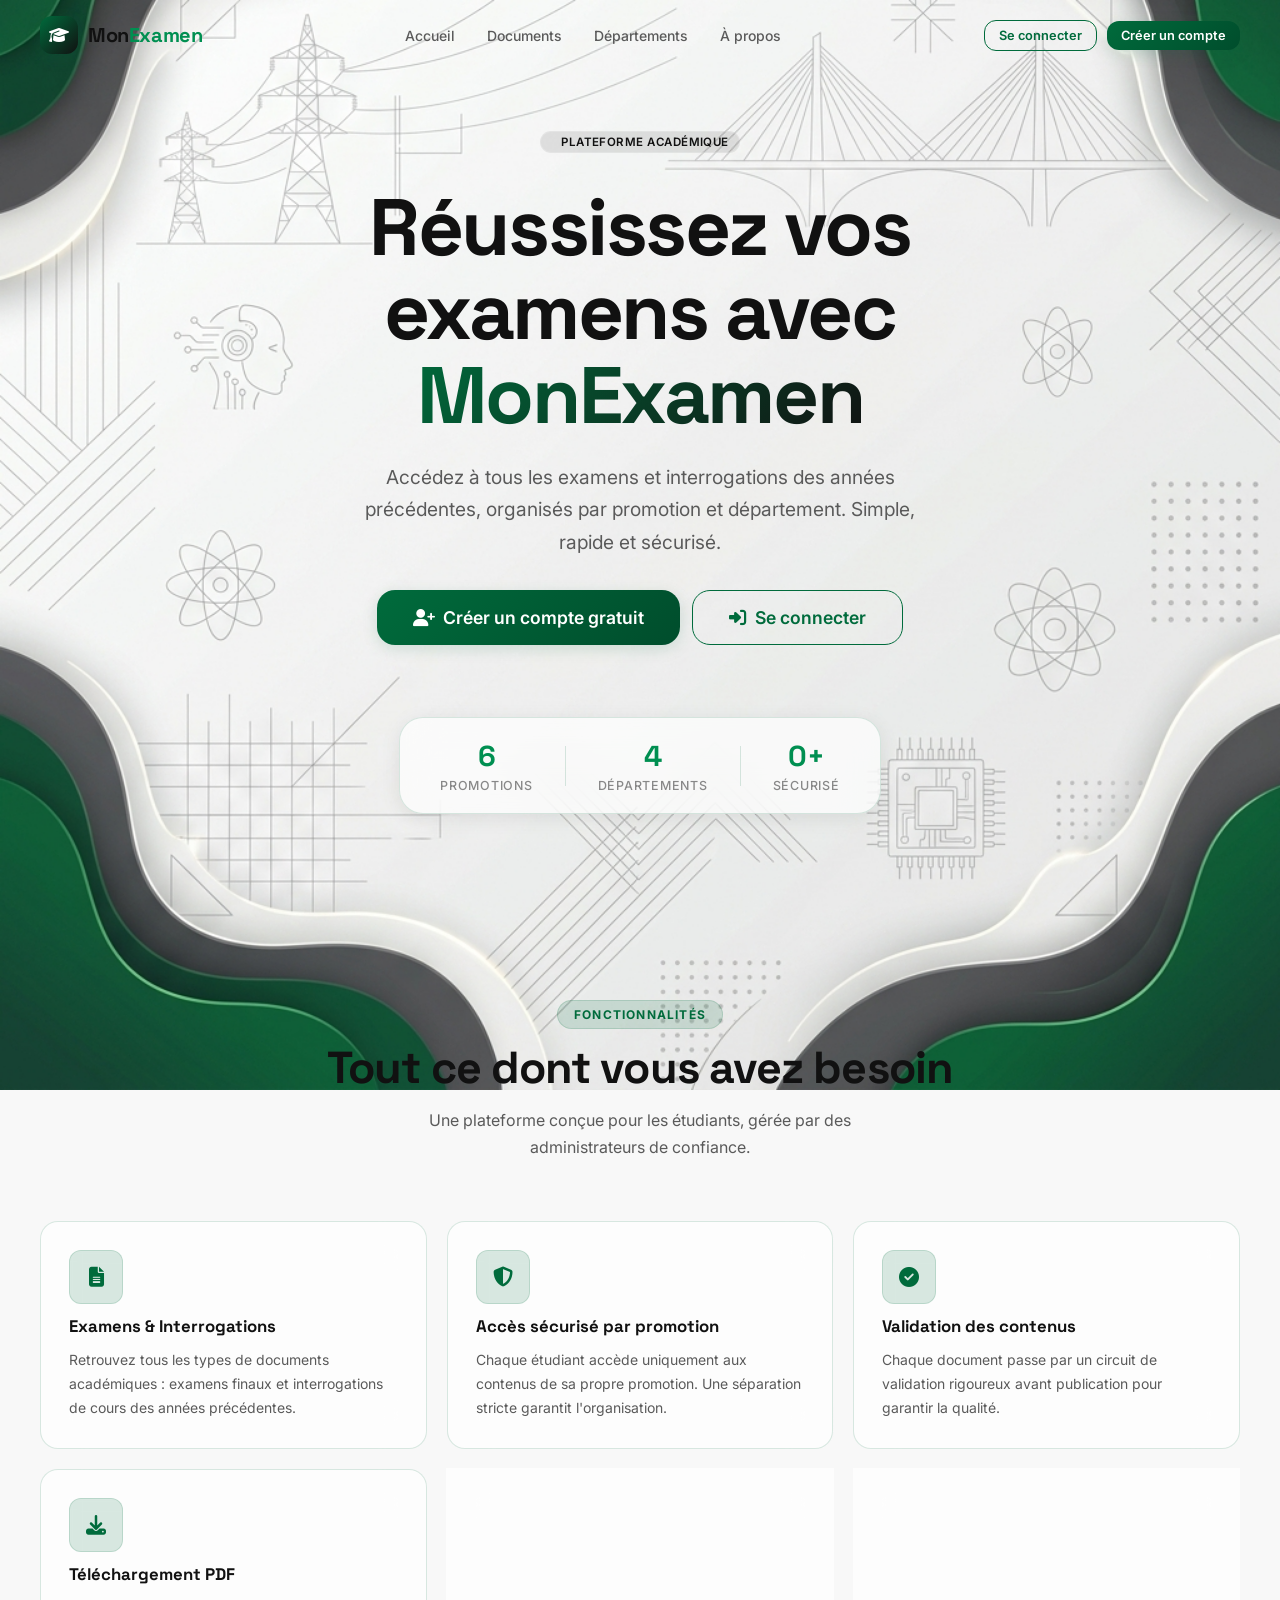
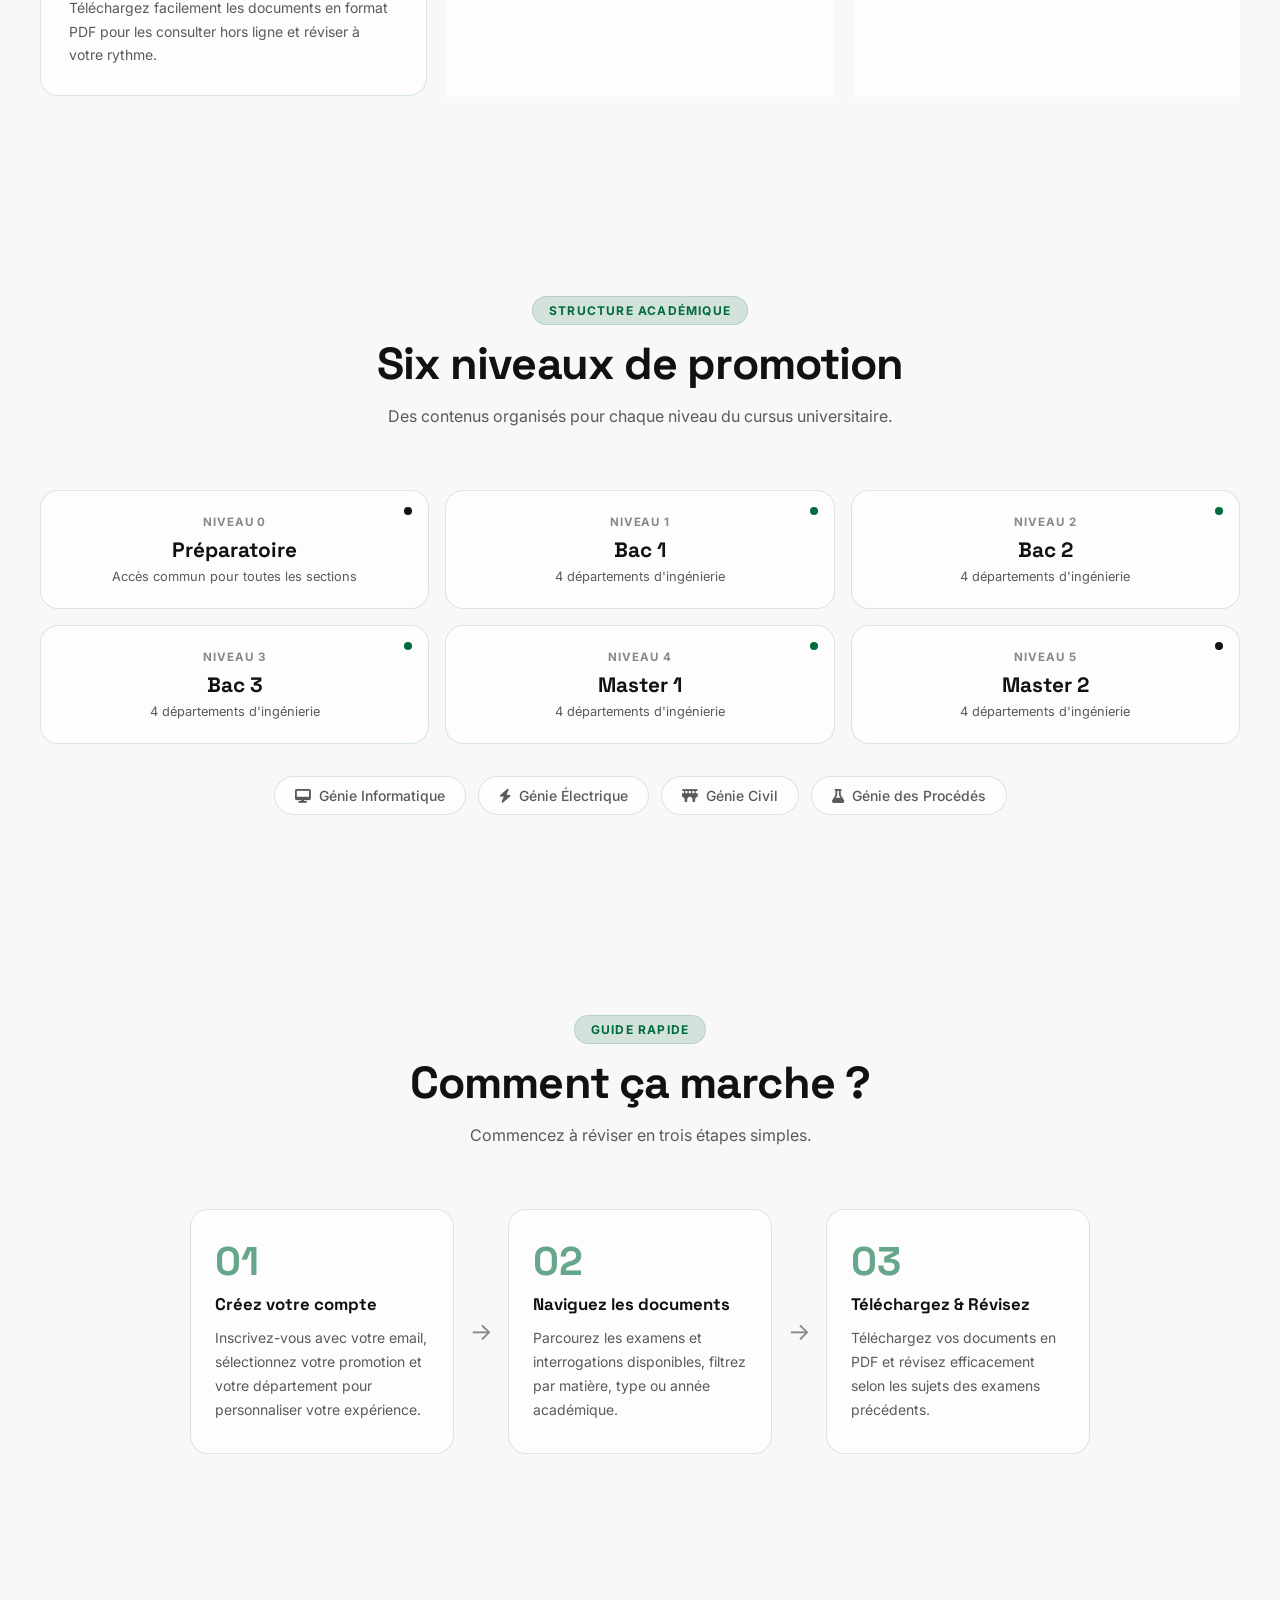
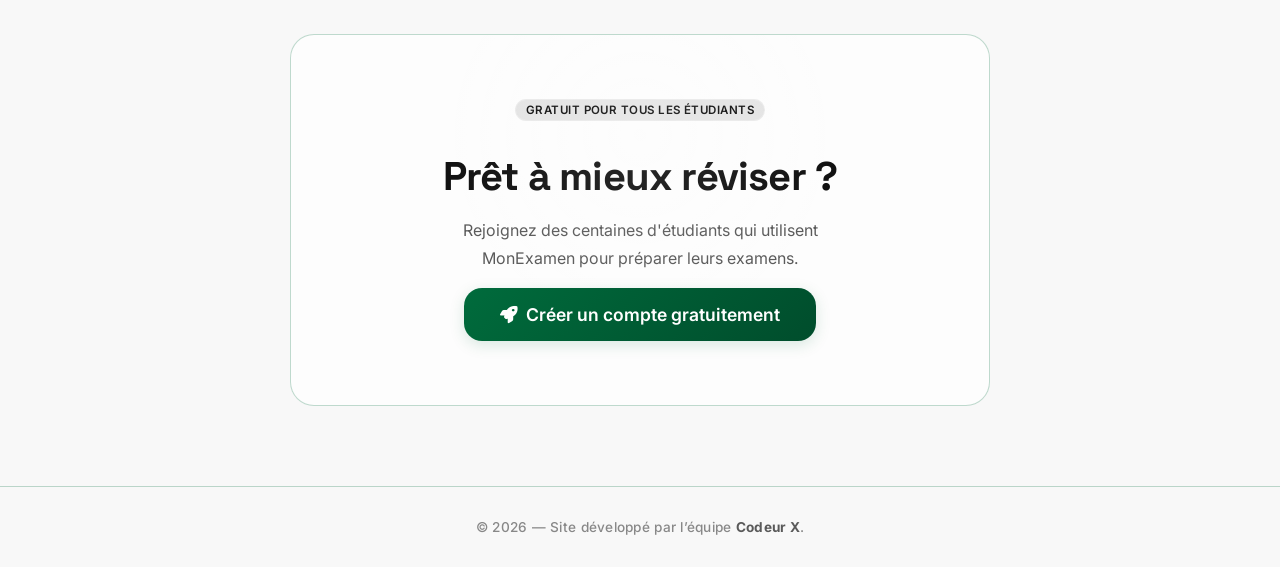
==== Frontend/index.html @ bff36805 "Initial commit - MonExamen project" ====
<!DOCTYPE html>
<html lang="fr">
<head>
  <meta charset="UTF-8" />
  <meta name="viewport" content="width=device-width, initial-scale=1.0" />
  <title>MonExamen — Plateforme Académique d'Examens et d'Interrogations</title>
  <meta name="description" content="Accédez aux anciens examens et interrogations universitaires classés par promotion et département. Révisez efficacement avec MonExamen." />
  <link rel="stylesheet" href="css/main.css" />
  <link rel="stylesheet" href="css/landing.css" />
  <link rel="stylesheet" href="https://cdnjs.cloudflare.com/ajax/libs/font-awesome/6.4.2/css/all.min.css" />
</head>
<body>
  <!-- Global background managed in main.css body -->

  <!-- NAVBAR -->
  <nav class="navbar" id="navbar">
    <div class="navbar-inner">
      <a href="index.html" class="logo">
        <div class="logo-icon">
          <i class="fas fa-graduation-cap"></i>
        </div>
        <span class="logo-text">Mon<span class="logo-accent">Examen</span></span>
      </a>
      <div class="nav-links" id="navLinks">
        <a href="index.html" class="nav-link active">Accueil</a>
        <a href="documents.html" class="nav-link">Documents</a>
        <a href="departments.html" class="nav-link">Départements</a>
        <a href="about.html" class="nav-link">À propos</a>
      </div>
      <div class="nav-actions" id="navActions">
        <a href="login.html" class="btn btn-outline btn-sm">Se connecter</a>
        <a href="login.html#register" class="btn btn-primary btn-sm">Créer un compte</a>
      </div>
      <button class="nav-toggle" id="navToggle" aria-label="Menu">
        <span></span><span></span><span></span>
      </button>
    </div>
  </nav>

  <!-- MOBILE MENU -->
  <div class="mobile-menu" id="mobileMenu">
    <a href="index.html" class="mobile-link">Accueil</a>
    <a href="documents.html" class="mobile-link">Documents</a>
    <a href="departments.html" class="mobile-link">Départements</a>
    <a href="about.html" class="mobile-link">À propos</a>
    <div class="mobile-actions" id="mobileActions">
      <a href="login.html" class="btn btn-outline w-full">Se connecter</a>
      <a href="login.html#register" class="btn btn-primary w-full">Créer un compte</a>
    </div>
  </div>

  <!-- HERO -->
  <section class="hero">
    <div class="hero-badge anim-fade-up">
      <span class="badge badge-accent"><i class="fas fa-sparkles" style="margin-right:6px"></i> Plateforme Académique</span>
    </div>
    <h1 class="hero-title anim-fade-up" style="animation-delay:0.1s">
      Réussissez vos examens avec
      <br />
      <span class="text-gradient">MonExamen</span>
    </h1>
    <p class="hero-desc anim-fade-up" style="animation-delay:0.2s">
      Accédez à tous les examens et interrogations des années précédentes, 
      organisés par promotion et département. Simple, rapide et sécurisé.
    </p>
    <div class="hero-actions anim-fade-up" style="animation-delay:0.3s">
      <a href="login.html#register" class="btn btn-primary btn-xl">
        <i class="fas fa-user-plus"></i>
        Créer un compte gratuit
      </a>
      <a href="login.html" class="btn btn-outline btn-xl">
        <i class="fas fa-sign-in-alt"></i>
        Se connecter
      </a>
    </div>
    <div class="hero-stats anim-fade-up" style="animation-delay:0.4s">
      <div class="stat-item">
        <span class="stat-value">6</span>
        <span class="stat-label">Promotions</span>
      </div>
      <div class="stat-divider"></div>
      <div class="stat-item">
        <span class="stat-value">4</span>
        <span class="stat-label">Départements</span>
      </div>
      <div class="stat-divider"></div>
      <div class="stat-item">
        <span class="stat-value">100%</span>
        <span class="stat-label">Sécurisé</span>
      </div>
    </div>
  </section>

  <!-- FEATURES -->
  <section class="section" id="features">
    <div class="section-container">
      <div class="section-header">
        <span class="section-tag">Fonctionnalités</span>
        <h2 class="section-title">Tout ce dont vous avez besoin</h2>
        <p class="section-desc">Une plateforme conçue pour les étudiants, gérée par des administrateurs de confiance.</p>
      </div>
      <div class="features-grid">
        <div class="feature-card glass-card">
          <div class="feature-icon" style="--ic:var(--primary)">
            <i class="fas fa-file-alt"></i>
          </div>
          <h3 class="feature-title">Examens & Interrogations</h3>
          <p class="feature-desc">Retrouvez tous les types de documents académiques : examens finaux et interrogations de cours des années précédentes.</p>
        </div>
        <div class="feature-card glass-card">
          <div class="feature-icon" style="--ic:var(--primary)">
            <i class="fas fa-shield-halved"></i>
          </div>
          <h3 class="feature-title">Accès sécurisé par promotion</h3>
          <p class="feature-desc">Chaque étudiant accède uniquement aux contenus de sa propre promotion. Une séparation stricte garantit l'organisation.</p>
        </div>
        <div class="feature-card glass-card">
          <div class="feature-icon" style="--ic:var(--primary)">
            <i class="fas fa-check-circle"></i>
          </div>
          <h3 class="feature-title">Validation des contenus</h3>
          <p class="feature-desc">Chaque document passe par un circuit de validation rigoureux avant publication pour garantir la qualité.</p>
        </div>
        <div class="feature-card glass-card">
          <div class="feature-icon" style="--ic:var(--primary)">
            <i class="fas fa-download"></i>
          </div>
          <h3 class="feature-title">Téléchargement PDF</h3>
          <p class="feature-desc">Téléchargez facilement les documents en format PDF pour les consulter hors ligne et réviser à votre rythme.</p>
        </div>
        <div class="feature-card glass-card">
          <div class="feature-icon" style="--ic:var(--primary)">
            <i class="fas fa-search"></i>
          </div>
          <h3 class="feature-title">Recherche & Filtres</h3>
          <p class="feature-desc">Filtrez par type de document, département, année académique ou matière pour trouver rapidement ce que vous cherchez.</p>
        </div>
        <div class="feature-card glass-card">
          <div class="feature-icon" style="--ic:var(--primary)">
            <i class="fas fa-users-cog"></i>
          </div>
          <h3 class="feature-title">Gestion multi-rôles</h3>
          <p class="feature-desc">Étudiants, administrateurs et super administrateurs — chacun dispose d'un espace dédié avec ses propres privilèges.</p>
        </div>
      </div>
    </div>
  </section>

  <!-- PROMOTIONS -->
  <section class="section" id="promotions">
    <div class="section-container">
      <div class="section-header">
        <span class="section-tag">Structure académique</span>
        <h2 class="section-title">Six niveaux de promotion</h2>
        <p class="section-desc">Des contenus organisés pour chaque niveau du cursus universitaire.</p>
      </div>
      <div class="promos-grid">
        <div class="promo-card">
          <div class="promo-level">Niveau 0</div>
          <div class="promo-name">Préparatoire</div>
          <div class="promo-info">Accès commun pour toutes les sections</div>
          <div class="promo-dot" style="background: var(--accent)"></div>
        </div>
        <div class="promo-card">
          <div class="promo-level">Niveau 1</div>
          <div class="promo-name">Bac 1</div>
          <div class="promo-info">4 départements d'ingénierie</div>
          <div class="promo-dot" style="background: var(--primary)"></div>
        </div>
        <div class="promo-card">
          <div class="promo-level">Niveau 2</div>
          <div class="promo-name">Bac 2</div>
          <div class="promo-info">4 départements d'ingénierie</div>
          <div class="promo-dot" style="background: var(--primary)"></div>
        </div>
        <div class="promo-card">
          <div class="promo-level">Niveau 3</div>
          <div class="promo-name">Bac 3</div>
          <div class="promo-info">4 départements d'ingénierie</div>
          <div class="promo-dot" style="background: var(--primary)"></div>
        </div>
        <div class="promo-card">
          <div class="promo-level">Niveau 4</div>
          <div class="promo-name">Master 1</div>
          <div class="promo-info">4 départements d'ingénierie</div>
          <div class="promo-dot" style="background: var(--success)"></div>
        </div>
        <div class="promo-card">
          <div class="promo-level">Niveau 5</div>
          <div class="promo-name">Master 2</div>
          <div class="promo-info">4 départements d'ingénierie</div>
          <div class="promo-dot" style="background: var(--text-primary)"></div>
        </div>
      </div>
      <div class="departments-row">
        <div class="dept-badge"><i class="fas fa-desktop"></i> Génie Informatique</div>
        <div class="dept-badge"><i class="fas fa-bolt"></i> Génie Électrique</div>
        <div class="dept-badge"><i class="fas fa-bridge"></i> Génie Civil</div>
        <div class="dept-badge"><i class="fas fa-flask"></i> Génie des Procédés</div>
      </div>
    </div>
  </section>

  <!-- HOW IT WORKS -->
  <section class="section" id="how">
    <div class="section-container">
      <div class="section-header">
        <span class="section-tag">Guide rapide</span>
        <h2 class="section-title">Comment ça marche ?</h2>
        <p class="section-desc">Commencez à réviser en trois étapes simples.</p>
      </div>
      <div class="steps-grid">
        <div class="step-card">
          <div class="step-num">01</div>
          <h3 class="step-title">Créez votre compte</h3>
          <p class="step-desc">Inscrivez-vous avec votre email, sélectionnez votre promotion et votre département pour personnaliser votre expérience.</p>
        </div>
        <div class="step-arrow">→</div>
        <div class="step-card">
          <div class="step-num">02</div>
          <h3 class="step-title">Naviguez les documents</h3>
          <p class="step-desc">Parcourez les examens et interrogations disponibles, filtrez par matière, type ou année académique.</p>
        </div>
        <div class="step-arrow">→</div>
        <div class="step-card">
          <div class="step-num">03</div>
          <h3 class="step-title">Téléchargez & Révisez</h3>
          <p class="step-desc">Téléchargez vos documents en PDF et révisez efficacement selon les sujets des examens précédents.</p>
        </div>
      </div>
    </div>
  </section>

  <!-- CTA -->
  <section class="cta-section">
    <div class="cta-inner">
      <div class="cta-glow"></div>
      <span class="badge badge-accent" style="margin-bottom:16px">Gratuit pour tous les étudiants</span>
      <h2 class="cta-title">Prêt à mieux réviser ?</h2>
      <p class="cta-desc">Rejoignez des centaines d'étudiants qui utilisent MonExamen pour préparer leurs examens.</p>
      <a href="login.html#register" class="btn btn-primary btn-xl">
        <i class="fas fa-rocket"></i>
        Créer un compte gratuitement
      </a>
    </div>
  </section>

  <div id="toast-container"></div>

  <script src="js/data.js"></script>
  <script src="js/student.js"></script>
  <script>
    // Navbar scroll
    const navbar = document.getElementById('navbar');
    window.addEventListener('scroll', () => {
      navbar.classList.toggle('scrolled', window.scrollY > 30);
    });

    // Redirect if already logged in (Admin/Superadmin only)
    const user = Auth.getCurrentUser();
    if (user) {
      if (user.role === 'admin') window.location.href = 'admin/dashboard.html';
      else if (user.role === 'superadmin') window.location.href = 'superadmin/dashboard.html';
    }

    // Intersection observer for animations
    const observer = new IntersectionObserver((entries) => {
      entries.forEach(entry => {
        if (entry.isIntersecting) {
          entry.target.style.opacity = '1';
          entry.target.style.transform = 'translateY(0)';
        }
      });
    }, { threshold: 0.1 });

    document.querySelectorAll('.feature-card, .promo-card, .step-card').forEach(el => {
      el.style.opacity = '0';
      el.style.transform = 'translateY(24px)';
      el.style.transition = 'opacity 0.5s ease, transform 0.5s ease';
      observer.observe(el);
    });

    // Dynamic stats
    window.addEventListener('DOMContentLoaded', async () => {
      const allDocs = await API.getDocuments();
      const docs = allDocs.filter(d => d.status === 'approved').length;
      const stats = document.querySelectorAll('.stat-value');
      if (stats.length >= 3) {
        stats[0].textContent = PROMOTIONS.length;
        stats[1].textContent = Object.keys(DEPARTMENTS).length;
        stats[2].textContent = docs + '+';
      }
    });
  </script>
</body>
</html>
---- Frontend/css/main.css ----
/* ============================================================
   MON EXAMEN — Global Design System
   ============================================================ */

@import url('https://fonts.googleapis.com/css2?family=Inter:wght@300;400;500;600;700;800;900&family=Space+Grotesk:wght@400;500;600;700&display=swap');

/* ── CSS Variables ─────────────────────────────────────── */
:root {
  --bg-base:        #F8F8F8;
  --bg-surface:     #EDEDED;
  --bg-card:        rgba(255, 255, 255, 0.7);
  --bg-card-hover:  rgba(255, 255, 255, 0.9);
  --bg-glass:       rgba(248, 248, 248, 0.85);

  --primary:        #006B3C;
  --primary-light:  #008f51;
  --primary-dark:   #004d2c;
  --primary-glow:   rgba(0, 107, 60, 0.15);

  --accent:         #111111;
  --accent-light:   #333333;
  --accent-glow:    rgba(17, 17, 17, 0.1);

  --success:        #006B3C;
  --success-light:  #008f51;
  --success-glow:   rgba(0, 107, 60, 0.1);

  --warning:        #5A5A5A;
  --warning-light:  #7a7a7a;

  --danger:         #ef4444;
  --danger-light:   #f87171;
  --danger-glow:    rgba(239, 68, 68, 0.15);

  --text-primary:   #111111;
  --text-secondary: #5A5A5A;
  --text-muted:     #888888;

  --border:         rgba(0, 107, 60, 0.15);
  --border-light:   rgba(0, 107, 60, 0.25);

  --shadow-sm:      0 2px 8px rgba(0,0,0,0.05);
  --shadow-md:      0 4px 20px rgba(0,0,0,0.08);
  --shadow-lg:      0 8px 40px rgba(0,0,0,0.12);
  --shadow-glow:    0 0 30px rgba(0, 107, 60, 0.1);

  --radius-sm:      8px;
  --radius-md:      12px;
  --radius-lg:      18px;
  --radius-xl:      24px;
  --radius-full:    9999px;

  --transition:     all 0.25s cubic-bezier(0.4, 0, 0.2, 1);
  --transition-slow: all 0.4s cubic-bezier(0.4, 0, 0.2, 1);

  --font-main:      'Inter', sans-serif;
  --font-heading:   'Space Grotesk', sans-serif;
}

/* ── Reset & Base ──────────────────────────────────────── */
*, *::before, *::after {
  box-sizing: border-box;
  margin: 0;
  padding: 0;
}

html {
  scroll-behavior: smooth;
  font-size: 16px;
}

body {
  font-family: var(--font-main);
  background: var(--bg-base) url('../assets/esi-bg.png') no-repeat center center fixed;
  background-size: cover;
  color: var(--text-primary);
  min-height: 100vh;
  overflow-x: hidden;
  -webkit-font-smoothing: antialiased;
}

a {
  text-decoration: none;
  color: inherit;
}

img { max-width: 100%; }

ul, ol { list-style: none; }

/* ── Scrollbar ─────────────────────────────────────────── */
::-webkit-scrollbar { width: 8px; height: 8px; }
::-webkit-scrollbar-track { background: var(--bg-surface); }
::-webkit-scrollbar-thumb { background: var(--primary); border-radius: 4px; }
::-webkit-scrollbar-thumb:hover { background: var(--primary-light); }

/* ── Typography ────────────────────────────────────────── */
h1, h2, h3, h4, h5, h6 {
  font-family: var(--font-heading);
  font-weight: 700;
  line-height: 1.2;
  color: var(--text-primary);
}

.text-gradient {
  background: linear-gradient(135deg, var(--primary) 0%, var(--accent) 100%);
  -webkit-background-clip: text;
  -webkit-text-fill-color: transparent;
  background-clip: text;
}

/* ── Glassmorphism Card ────────────────────────────────── */
.glass-card {
  background: var(--bg-card);
  backdrop-filter: blur(20px);
  -webkit-backdrop-filter: blur(20px);
  border: 1px solid var(--border);
  border-radius: var(--radius-lg);
  transition: var(--transition);
}

.glass-card:hover {
  background: var(--bg-card-hover);
  border-color: var(--border-light);
  box-shadow: var(--shadow-glow);
  transform: translateY(-2px);
}

/* ── Buttons ───────────────────────────────────────────── */
.btn {
  display: inline-flex;
  align-items: center;
  justify-content: center;
  gap: 8px;
  padding: 10px 20px;
  border-radius: var(--radius-md);
  font-family: var(--font-main);
  font-size: 0.875rem;
  font-weight: 600;
  cursor: pointer;
  border: none;
  outline: none;
  transition: var(--transition);
  white-space: nowrap;
  position: relative;
  overflow: hidden;
}

.btn::after {
  content: '';
  position: absolute;
  inset: 0;
  background: rgba(255,255,255,0);
  transition: var(--transition);
}

.btn:hover::after {
  background: rgba(255,255,255,0.06);
}

.btn-primary {
  background: linear-gradient(135deg, var(--primary) 0%, var(--primary-dark) 100%);
  color: #fff;
  box-shadow: 0 4px 15px var(--primary-glow);
}

.btn-primary:hover {
  transform: translateY(-1px);
  box-shadow: 0 6px 25px var(--primary-glow);
}

.btn-accent {
  background: linear-gradient(135deg, var(--accent) 0%, var(--accent-light) 100%);
  color: #fff;
  box-shadow: 0 4px 15px var(--accent-glow);
}

.btn-accent:hover {
  transform: translateY(-1px);
  box-shadow: 0 6px 25px var(--accent-glow);
}

.btn-success {
  background: linear-gradient(135deg, var(--success) 0%, var(--primary-dark) 100%);
  color: #000;
  box-shadow: 0 4px 15px var(--success-glow);
}

.btn-success:hover {
  transform: translateY(-1px);
}

.btn-danger {
  background: linear-gradient(135deg, var(--danger) 0%, #333 100%);
  color: #fff;
  box-shadow: 0 4px 15px var(--danger-glow);
}

.btn-danger:hover {
  transform: translateY(-1px);
}

.btn-outline {
  background: transparent;
  border: 1px solid var(--primary);
  color: var(--primary);
}

.btn-outline:hover {
  border-color: var(--primary-light);
  color: var(--primary-light);
  background: var(--primary-glow);
}

.btn-ghost {
  background: transparent;
  color: var(--text-secondary);
}

.btn-ghost:hover {
  background: var(--bg-card);
  color: var(--text-primary);
}

.btn-sm { padding: 7px 14px; font-size: 0.8rem; }
.btn-lg { padding: 14px 28px; font-size: 1rem; }
.btn-xl { padding: 16px 36px; font-size: 1.1rem; border-radius: var(--radius-lg); }

/* ── Form Elements ─────────────────────────────────────── */
.form-group {
  display: flex;
  flex-direction: column;
  gap: 6px;
}

.form-label {
  font-size: 0.8rem;
  font-weight: 600;
  color: var(--text-secondary);
  letter-spacing: 0.04em;
  text-transform: uppercase;
}

.form-control {
  background: rgba(255,255,255,0.05);
  border: 1px solid var(--border);
  border-radius: var(--radius-md);
  padding: 12px 16px;
  color: var(--text-primary);
  font-family: var(--font-main);
  font-size: 0.9rem;
  outline: none;
  transition: var(--transition);
  width: 100%;
}

.form-control::placeholder { color: var(--text-muted); }

.form-control:focus {
  border-color: var(--primary);
  background: rgba(255, 255, 255, 0.05);
  box-shadow: 0 0 0 3px var(--primary-glow);
}

select.form-control {
  cursor: pointer;
  appearance: none;
  background-image: url("data:image/svg+xml,%3Csvg xmlns='http://www.w3.org/2000/svg' width='12' height='8' viewBox='0 0 12 8'%3E%3Cpath fill='%2394a3b8' d='M1 1l5 5 5-5'/%3E%3C/svg%3E");
  background-repeat: no-repeat;
  background-position: right 14px center;
  padding-right: 40px;
}

select.form-control option {
  background: var(--bg-surface);
  color: var(--text-primary);
}

/* ── Badge ─────────────────────────────────────────────── */
.badge {
  display: inline-flex;
  align-items: center;
  gap: 4px;
  padding: 3px 10px;
  border-radius: var(--radius-full);
  font-size: 0.72rem;
  font-weight: 600;
  letter-spacing: 0.04em;
  text-transform: uppercase;
}

.badge-primary { background: var(--primary-glow); color: var(--primary); border: 1px solid rgba(255,255,255,0.3); }
.badge-accent  { background: var(--accent-glow);  color: var(--accent);  border: 1px solid rgba(255,255,255,0.2); }
.badge-success { background: var(--success-glow); color: var(--success); border: 1px solid rgba(255,255,255,0.4); }
.badge-warning { background: rgba(163,163,163,0.15); color: var(--warning-light); border: 1px solid rgba(163,163,163,0.3); }
.badge-danger  { background: var(--danger-glow);  color: var(--danger-light);  border: 1px solid rgba(82,82,82,0.5); }
.badge-muted   { background: rgba(255,255,255,0.05); color: var(--text-secondary); border: 1px solid var(--border); }

/* ── Background Orbs ───────────────────────────────────── */
/* Orbs removed in favor of background image */

/* ── Grid dot pattern overlay ──────────────────────────── */
/* Grid pattern removed in favor of background image */

/* ── Toast Notifications ───────────────────────────────── */
#toast-container {
  position: fixed;
  bottom: 24px;
  right: 24px;
  z-index: 9999;
  display: flex;
  flex-direction: column;
  gap: 10px;
  pointer-events: none;
}

.toast {
  display: flex;
  align-items: center;
  gap: 12px;
  padding: 14px 18px;
  border-radius: var(--radius-md);
  background: var(--bg-surface);
  border: 1px solid var(--border);
  backdrop-filter: blur(20px);
  box-shadow: var(--shadow-lg);
  min-width: 280px;
  max-width: 380px;
  pointer-events: all;
  animation: toast-in 0.3s cubic-bezier(0.34, 1.56, 0.64, 1) forwards;
}

.toast.removing {
  animation: toast-out 0.3s ease-in forwards;
}

.toast-icon {
  width: 32px; height: 32px;
  border-radius: var(--radius-sm);
  display: flex; align-items: center; justify-content: center;
  font-size: 1rem;
  flex-shrink: 0;
}

.toast-success .toast-icon { background: var(--success-glow); color: var(--success); }
.toast-error   .toast-icon { background: var(--danger-glow);  color: var(--danger-light); }
.toast-info    .toast-icon { background: var(--primary-glow); color: var(--primary); }
.toast-warning .toast-icon { background: rgba(163,163,163,0.15); color: var(--warning-light); }

.toast-body { flex: 1; }
.toast-title { font-size: 0.85rem; font-weight: 700; color: var(--text-primary); }
.toast-msg   { font-size: 0.78rem; color: var(--text-secondary); margin-top: 2px; }

@keyframes toast-in  { from { opacity:0; transform: translateX(30px); } to { opacity:1; transform: translateX(0); } }
@keyframes toast-out { from { opacity:1; transform: translateX(0); }    to { opacity:0; transform: translateX(30px); } }

/* ── Modal ─────────────────────────────────────────────── */
.modal-overlay {
  position: fixed;
  inset: 0;
  background: rgba(6, 11, 24, 0.85);
  backdrop-filter: blur(8px);
  display: flex;
  align-items: center;
  justify-content: center;
  z-index: 1000;
  padding: 20px;
  animation: fade-in 0.2s ease;
}

.modal {
  background: var(--bg-surface);
  border: 1px solid var(--border-light);
  border-radius: var(--radius-xl);
  padding: 32px;
  width: 100%;
  max-width: 520px;
  box-shadow: var(--shadow-lg);
  animation: modal-in 0.3s cubic-bezier(0.34, 1.56, 0.64, 1);
  position: relative;
}

.modal-close {
  position: absolute;
  top: 16px; right: 16px;
  width: 32px; height: 32px;
  border-radius: var(--radius-sm);
  background: var(--bg-card);
  border: 1px solid var(--border);
  color: var(--text-secondary);
  cursor: pointer;
  display: flex; align-items: center; justify-content: center;
  font-size: 1rem;
  transition: var(--transition);
}

.modal-close:hover {
  background: var(--danger-glow);
  border-color: var(--danger);
  color: var(--danger);
}

@keyframes fade-in  { from { opacity:0; } to { opacity:1; } }
@keyframes modal-in { from { opacity:0; transform: scale(0.9) translateY(20px); } to { opacity:1; transform: scale(1) translateY(0); } }

/* ── Utility ───────────────────────────────────────────── */
.flex       { display: flex; }
.flex-col   { display: flex; flex-direction: column; }
.items-center { align-items: center; }
.justify-between { justify-content: space-between; }
.justify-center  { justify-content: center; }
.gap-1 { gap: 4px; }  .gap-2 { gap: 8px; }  .gap-3 { gap: 12px; }
.gap-4 { gap: 16px; } .gap-6 { gap: 24px; } .gap-8 { gap: 32px; }
.w-full { width: 100%; }
.h-full { height: 100%; }
.relative { position: relative; }
.hidden { display: none !important; }

/* ── Divider ───────────────────────────────────────────── */
.divider {
  height: 1px;
  background: var(--border);
  margin: 16px 0;
}

/* ── Loader ────────────────────────────────────────────── */
.spinner {
  width: 20px; height: 20px;
  border: 2px solid rgba(255,255,255,0.2);
  border-top-color: var(--primary);
  border-radius: 50%;
  animation: spin 0.7s linear infinite;
}

@keyframes spin { to { transform: rotate(360deg); } }

/* ── Animations ────────────────────────────────────────── */
@keyframes fade-up {
  from { opacity: 0; transform: translateY(20px); }
  to   { opacity: 1; transform: translateY(0); }
}

@keyframes fade-in-scale {
  from { opacity: 0; transform: scale(0.95); }
  to   { opacity: 1; transform: scale(1); }
}

.anim-fade-up   { animation: fade-up 0.5s ease forwards; }
.anim-fade-in   { animation: fade-in 0.4s ease forwards; }
.anim-scale-in  { animation: fade-in-scale 0.4s ease forwards; }

.hover-lift { transition: var(--transition); }
.hover-lift:hover { transform: translateY(-4px); }

.hover-glow:hover { box-shadow: var(--shadow-glow); }

/* ── Responsive Utilities ───────────────────────────────── */
@media (max-width: 768px) {
  .hidden-mobile { display: none !important; }
  .visible-mobile { display: block !important; }
  
  html { font-size: 14px; }
  
  .glass-card { padding: 20px; }
  
  .stat-card-value { font-size: 1.5rem; }
  
  .section { padding: 60px 16px; }
  .section-title { font-size: 2rem; }
  
  /* Standard Mobile Navbar */
  .nav-links, .nav-actions { display: none !important; }
  .nav-toggle { display: flex !important; }
  
  .navbar-inner { height: 60px; }
}

@media (min-width: 769px) {
  .visible-mobile { display: none !important; }
  .mobile-menu { display: none !important; }
}

/* ── Mobile Menu Base ───────────────────────────────────── */
.mobile-menu {
  position: fixed;
  top: 60px; left: 0; right: 0;
  background: var(--bg-glass);
  backdrop-filter: blur(20px);
  -webkit-backdrop-filter: blur(20px);
  border-bottom: 1px solid var(--border);
  padding: 16px 20px 24px;
  display: none;
  flex-direction: column;
  gap: 8px;
  z-index: 899;
  transform: translateY(-10px);
  opacity: 0;
  transition: var(--transition);
}

.mobile-menu.open {
  display: flex;
  transform: translateY(0);
  opacity: 1;
}

.mobile-link {
  padding: 12px 16px;
  border-radius: var(--radius-md);
  font-size: 1rem;
  font-weight: 600;
  color: var(--text-secondary);
}

.mobile-link:hover, .mobile-link.active {
  color: var(--primary);
  background: var(--primary-glow);
}

.mobile-actions {
  display: flex;
  flex-direction: column;
  gap: 12px;
  margin-top: 12px;
  padding-top: 16px;
  border-top: 1px solid var(--border);
}

/* ── Global Footer Component ────────────────────────────── */
.global-footer {
  margin-top: auto;
  padding: 32px 24px;
  border-top: 1px solid var(--border-light);
  background: rgba(255, 255, 255, 0.02);
  width: 100%;
}

.footer-container {
  max-width: 1200px;
  margin: 0 auto;
  text-align: center;
}

.footer-text {
  font-size: 0.85rem;
  color: var(--text-muted);
  font-weight: 500;
  letter-spacing: 0.02em;
  transition: var(--transition);
}

.footer-team {
  color: var(--text-secondary);
  font-weight: 700;
  position: relative;
  transition: var(--transition);
  cursor: pointer;
}

.footer-team:hover {
  color: var(--primary-light);
  text-shadow: 0 0 10px var(--primary-glow);
}

.global-footer:hover .footer-text {
  color: var(--text-secondary);
}

/* Dashboard specific adjustments */
.dash-main .global-footer {
  padding: 24px;
  background: transparent;
  border-top: 1px solid rgba(255, 255, 255, 0.05);
}

@media (max-width: 768px) {
  .global-footer { padding: 24px 16px; }
  .footer-text { font-size: 0.78rem; }
}

.stat-card {
  background: var(--bg-card);
  backdrop-filter: blur(10px);
  border: 1px solid var(--border);
  border-radius: var(--radius-lg);
  padding: 20px;
  display: flex;
  flex-direction: column;
  gap: 12px;
  transition: var(--transition);
  position: relative;
  overflow: hidden;
}

.stat-card:hover {
  transform: translateY(-4px);
  background: var(--bg-card-hover);
  border-color: var(--primary-light);
  box-shadow: var(--shadow-md);
}

.stat-card::before {
  content: '';
  position: absolute;
  top: 0; right: 0;
  width: 60px; height: 60px;
  background: linear-gradient(135deg, transparent, var(--primary-glow));
  border-bottom-left-radius: 100%;
  opacity: 0;
  transition: var(--transition);
}

.stat-card:hover::before {
  opacity: 1;
}

.stat-card-top {
  display: flex;
  align-items: center;
  justify-content: space-between;
}

.stat-card-icon {
  width: 40px; height: 40px;
  border-radius: 10px;
  display: flex; align-items: center; justify-content: center;
  font-size: 1.2rem;
}

.stat-card-value {
  font-family: var(--font-heading);
  font-size: 1.75rem;
  font-weight: 800;
  color: var(--text-primary);
}

.stat-card-label {
  font-size: 0.8rem;
  font-weight: 600;
  color: var(--text-secondary);
  text-transform: uppercase;
  letter-spacing: 0.05em;
}

.stat-progress {
  height: 4px;
  background: var(--bg-surface);
  border-radius: 2px;
  overflow: hidden;
  margin-top: 4px;
}

.stat-progress-bar {
  height: 100%;
  background: var(--primary);
  border-radius: 2px;
  transition: width 1s ease-out;
}

/* ── Empty state ───────────────────────────────────────── */
.empty-state {
  display: flex;
  flex-direction: column;
  align-items: center;
  justify-content: center;
  padding: 64px 32px;
  text-align: center;
  gap: 12px;
}

.empty-state-icon {
  font-size: 3rem;
  opacity: 0.5;
  margin-bottom: 8px;
}

.empty-state-title {
  font-size: 1.1rem;
  font-weight: 600;
  color: var(--text-secondary);
}

.empty-state-desc {
  font-size: 0.875rem;
  color: var(--text-muted);
  max-width: 300px;
}

/* ── Responsive ────────────────────────────────────────── */
@media (max-width: 768px) {
  .btn-xl { padding: 13px 24px; font-size: 0.95rem; }
}
---- Frontend/css/landing.css ----
/* ============================================================
   MON EXAMEN — Landing Page Styles
   ============================================================ */

/* ── Navbar ─────────────────────────────────────────────── */
.navbar {
  position: fixed;
  top: 0; left: 0; right: 0;
  z-index: 900;
  padding: 0 24px;
  transition: var(--transition-slow);
}

.navbar.scrolled {
  background: var(--bg-glass);
  backdrop-filter: blur(20px);
  -webkit-backdrop-filter: blur(20px);
  border-bottom: 1px solid var(--border);
  box-shadow: var(--shadow-sm);
}

.navbar-inner {
  max-width: 1200px;
  margin: 0 auto;
  height: 70px;
  display: flex;
  align-items: center;
  justify-content: space-between;
  gap: 24px;
}

.logo {
  display: flex;
  align-items: center;
  gap: 10px;
  text-decoration: none;
}

.logo-icon {
  width: 38px; height: 38px;
  background: linear-gradient(135deg, var(--primary) 0%, var(--accent) 100%);
  border-radius: var(--radius-md);
  display: flex;
  align-items: center;
  justify-content: center;
  color: #fff;
  flex-shrink: 0;
  box-shadow: 0 4px 15px var(--primary-glow);
}

.logo-text {
  font-family: var(--font-heading);
  font-size: 1.25rem;
  font-weight: 700;
  color: var(--text-primary);
  letter-spacing: -0.02em;
}

.logo-accent {
  color: var(--primary-light);
}

.nav-links {
  display: flex;
  align-items: center;
  gap: 4px;
}

.nav-link {
  padding: 8px 14px;
  border-radius: var(--radius-md);
  font-size: 0.875rem;
  font-weight: 500;
  color: var(--text-secondary);
  transition: var(--transition);
}

.nav-link:hover {
  color: var(--text-primary);
  background: var(--bg-card);
}

.nav-actions {
  display: flex;
  align-items: center;
  gap: 10px;
}

.nav-toggle {
  display: none;
  flex-direction: column;
  gap: 5px;
  background: none;
  border: none;
  cursor: pointer;
  padding: 8px;
  border-radius: var(--radius-sm);
}

.nav-toggle span {
  display: block;
  width: 22px; height: 2px;
  background: var(--text-secondary);
  border-radius: 2px;
  transition: var(--transition);
}

.nav-toggle.active span:nth-child(1) { transform: rotate(45deg) translate(5px, 5px); }
.nav-toggle.active span:nth-child(2) { opacity: 0; transform: translateX(-10px); }
.nav-toggle.active span:nth-child(3) { transform: rotate(-45deg) translate(5px, -5px); }

/* ── Mobile Menu ────────────────────────────────────────── */
.mobile-menu {
  position: fixed;
  top: 70px; left: 0; right: 0;
  background: var(--bg-glass);
  backdrop-filter: blur(20px);
  border-bottom: 1px solid var(--border);
  padding: 16px 24px 24px;
  display: none;
  flex-direction: column;
  gap: 4px;
  z-index: 899;
  transform: translateY(-10px);
  opacity: 0;
  transition: var(--transition);
}

.mobile-menu.open {
  display: flex;
  transform: translateY(0);
  opacity: 1;
}

.mobile-link {
  padding: 12px 16px;
  border-radius: var(--radius-md);
  font-size: 0.95rem;
  font-weight: 500;
  color: var(--text-secondary);
  transition: var(--transition);
}

.mobile-link:hover {
  color: var(--text-primary);
  background: var(--bg-card);
}

.mobile-actions {
  display: flex;
  flex-direction: column;
  gap: 10px;
  margin-top: 12px;
  padding-top: 12px;
  border-top: 1px solid var(--border);
}

/* ── Hero ───────────────────────────────────────────────── */
.hero {
  min-height: 100vh;
  display: flex;
  flex-direction: column;
  align-items: center;
  justify-content: center;
  text-align: center;
  padding: 120px 24px 80px;
  position: relative;
  z-index: 1;
  gap: 24px;
}

.hero-badge { margin-bottom: 8px; }

.hero-title {
  font-size: clamp(2.5rem, 7vw, 5rem);
  font-weight: 900;
  line-height: 1.05;
  letter-spacing: -0.03em;
  max-width: 800px;
}

.hero-desc {
  font-size: clamp(1rem, 2vw, 1.2rem);
  color: var(--text-secondary);
  max-width: 580px;
  line-height: 1.7;
}

.hero-actions {
  display: flex;
  gap: 12px;
  flex-wrap: wrap;
  justify-content: center;
  margin-top: 8px;
}

.hero-stats {
  display: flex;
  align-items: center;
  gap: 32px;
  margin-top: 48px;
  padding: 20px 40px;
  background: var(--bg-card);
  backdrop-filter: blur(20px);
  border: 1px solid var(--border);
  border-radius: var(--radius-xl);
  box-shadow: var(--shadow-md);
}

.stat-item {
  display: flex;
  flex-direction: column;
  align-items: center;
  gap: 4px;
}

.stat-value {
  font-family: var(--font-heading);
  font-size: 1.8rem;
  font-weight: 800;
  color: var(--primary-light);
}

.stat-label {
  font-size: 0.78rem;
  font-weight: 500;
  color: var(--text-muted);
  text-transform: uppercase;
  letter-spacing: 0.06em;
}

.stat-divider {
  width: 1px; height: 40px;
  background: var(--border);
}

/* ── Sections ───────────────────────────────────────────── */
.section {
  padding: 100px 24px;
  position: relative;
  z-index: 1;
}

.section-container {
  max-width: 1200px;
  margin: 0 auto;
}

.section-header {
  text-align: center;
  margin-bottom: 60px;
  display: flex;
  flex-direction: column;
  align-items: center;
  gap: 12px;
}

.section-tag {
  font-size: 0.75rem;
  font-weight: 700;
  letter-spacing: 0.1em;
  text-transform: uppercase;
  color: var(--primary);
  background: var(--primary-glow);
  border: 1px solid var(--border);
  padding: 6px 16px;
  border-radius: var(--radius-full);
}

.section-title {
  font-size: clamp(1.8rem, 4vw, 2.8rem);
  font-weight: 800;
  letter-spacing: -0.02em;
}

.section-desc {
  font-size: 1rem;
  color: var(--text-secondary);
  max-width: 520px;
  line-height: 1.7;
}

/* ── Features Grid ──────────────────────────────────────── */
.features-grid {
  display: grid;
  grid-template-columns: repeat(auto-fit, minmax(320px, 1fr));
  gap: 20px;
}

.feature-card {
  padding: 28px;
  display: flex;
  flex-direction: column;
  gap: 12px;
}

.feature-icon {
  width: 54px; height: 54px;
  border-radius: var(--radius-md);
  background: var(--primary-glow);
  color: var(--primary);
  display: flex;
  align-items: center;
  justify-content: center;
  flex-shrink: 0;
  font-size: 1.25rem;
  border: 1px solid var(--border);
}

.feature-title {
  font-size: 1.05rem;
  font-weight: 700;
  font-family: var(--font-heading);
}

.feature-desc {
  font-size: 0.875rem;
  color: var(--text-secondary);
  line-height: 1.7;
}

/* ── Promotions Grid ────────────────────────────────────── */
.promos-grid {
  display: grid;
  grid-template-columns: repeat(3, 1fr);
  gap: 16px;
  margin-bottom: 32px;
}

.promo-card {
  background: var(--bg-card);
  border: 1px solid var(--border);
  border-radius: var(--radius-lg);
  padding: 24px 20px;
  text-align: center;
  position: relative;
  overflow: hidden;
  transition: var(--transition);
  cursor: default;
}

.promo-card:hover {
  border-color: var(--border-light);
  background: var(--bg-card-hover);
  transform: translateY(-2px);
  box-shadow: var(--shadow-md);
}

.promo-dot {
  position: absolute;
  top: 16px; right: 16px;
  width: 8px; height: 8px;
  border-radius: 50%;
}

.promo-level {
  font-size: 0.72rem;
  font-weight: 700;
  letter-spacing: 0.08em;
  text-transform: uppercase;
  color: var(--text-muted);
  margin-bottom: 8px;
}

.promo-name {
  font-family: var(--font-heading);
  font-size: 1.3rem;
  font-weight: 800;
  color: var(--text-primary);
  margin-bottom: 6px;
}

.promo-info {
  font-size: 0.8rem;
  color: var(--text-secondary);
}

.departments-row {
  display: flex;
  flex-wrap: wrap;
  gap: 12px;
  justify-content: center;
  margin-top: 16px;
}

.dept-badge {
  display: flex;
  align-items: center;
  gap: 8px;
  padding: 10px 20px;
  background: var(--bg-card);
  border: 1px solid var(--border);
  border-radius: var(--radius-full);
  font-size: 0.875rem;
  font-weight: 500;
  color: var(--text-secondary);
  transition: var(--transition);
}

.dept-badge:hover {
  border-color: var(--primary);
  color: var(--primary-light);
  background: var(--primary-glow);
}

/* ── Steps ──────────────────────────────────────────────── */
.steps-grid {
  display: flex;
  align-items: center;
  gap: 0;
  max-width: 900px;
  margin: 0 auto;
}

.step-card {
  flex: 1;
  background: var(--bg-card);
  border: 1px solid var(--border);
  border-radius: var(--radius-lg);
  padding: 32px 24px;
  display: flex;
  flex-direction: column;
  gap: 12px;
  transition: var(--transition);
}

.step-card:hover {
  background: var(--bg-card-hover);
  border-color: var(--primary);
  box-shadow: var(--shadow-glow);
  transform: translateY(-4px);
}

.step-num {
  font-family: var(--font-heading);
  font-size: 2.5rem;
  font-weight: 900;
  color: var(--primary);
  opacity: 0.6;
  line-height: 1;
}

.step-title {
  font-size: 1.05rem;
  font-weight: 700;
  font-family: var(--font-heading);
}

.step-desc {
  font-size: 0.875rem;
  color: var(--text-secondary);
  line-height: 1.7;
}

.step-arrow {
  font-size: 1.5rem;
  color: var(--text-muted);
  padding: 0 16px;
  flex-shrink: 0;
}

/* ── CTA Section ────────────────────────────────────────── */
.cta-section {
  padding: 80px 24px;
  position: relative;
  z-index: 1;
}

.cta-inner {
  max-width: 700px;
  margin: 0 auto;
  text-align: center;
  background: var(--bg-card);
  border: 1px solid var(--border-light);
  border-radius: var(--radius-xl);
  padding: 64px 48px;
  position: relative;
  overflow: hidden;
  display: flex;
  flex-direction: column;
  align-items: center;
  gap: 16px;
}

.cta-glow {
  position: absolute;
  top: -100px; left: 50%;
  transform: translateX(-50%);
  width: 400px; height: 400px;
  background: radial-gradient(circle, rgba(255,255,255,0.1) 0%, transparent 70%);
  pointer-events: none;
}

.cta-title {
  font-size: clamp(1.8rem, 4vw, 2.5rem);
  font-weight: 800;
  letter-spacing: -0.02em;
}

.cta-desc {
  font-size: 1rem;
  color: var(--text-secondary);
  line-height: 1.7;
  max-width: 440px;
}

/* ── Footer ─────────────────────────────────────────────── */
.footer {
  border-top: 1px solid var(--border);
  padding: 32px 24px;
  position: relative;
  z-index: 1;
}

.footer-inner {
  max-width: 1200px;
  margin: 0 auto;
  display: flex;
  align-items: center;
  justify-content: space-between;
  flex-wrap: wrap;
  gap: 16px;
}

.footer-copy {
  font-size: 0.8rem;
  color: var(--text-muted);
}

.footer-links {
  display: flex;
  align-items: center;
  gap: 10px;
  font-size: 0.8rem;
  color: var(--text-muted);
}

.footer-links a {
  color: var(--text-secondary);
  transition: var(--transition);
}

.footer-links a:hover {
  color: var(--primary-light);
}

/* ── Responsive ─────────────────────────────────────────── */
@media (max-width: 1024px) {
  .promos-grid { grid-template-columns: repeat(2, 1fr); }
  .steps-grid { flex-direction: column; gap: 24px; }
  .step-arrow { transform: rotate(90deg); padding: 8px 0; font-size: 1.2rem; }
}

@media (max-width: 768px) {
  .navbar { padding: 0 16px; }
  .nav-links, .nav-actions { display: none; }
  .nav-toggle { display: flex; }
  
  .hero { padding: 100px 16px 60px; }
  .hero-title { font-size: 2.5rem; }
  .hero-desc { font-size: 1rem; }
  
  .hero-stats { 
    flex-direction: column; 
    gap: 16px; 
    padding: 20px; 
    width: 100%;
    max-width: 320px;
  }
  .stat-divider { width: 50px; height: 1px; }
  
  .section { padding: 60px 16px; }
  .section-header { margin-bottom: 40px; }
  .section-title { font-size: 1.8rem; }
  
  .features-grid { grid-template-columns: 1fr; gap: 16px; }
  .promos-grid { grid-template-columns: 1fr; gap: 12px; }
  
  .departments-row { gap: 8px; }
  .dept-badge { padding: 8px 16px; font-size: 0.8rem; }
  
  .cta-inner { padding: 40px 20px; }
  .cta-title { font-size: 1.8rem; }
  
  .footer-inner { flex-direction: column; text-align: center; gap: 24px; }
}

@media (max-width: 480px) {
  .hero-actions { flex-direction: column; width: 100%; }
  .hero-actions .btn { width: 100%; }
  
  .promo-card { padding: 20px 16px; }
  .promo-name { font-size: 1.15rem; }
}
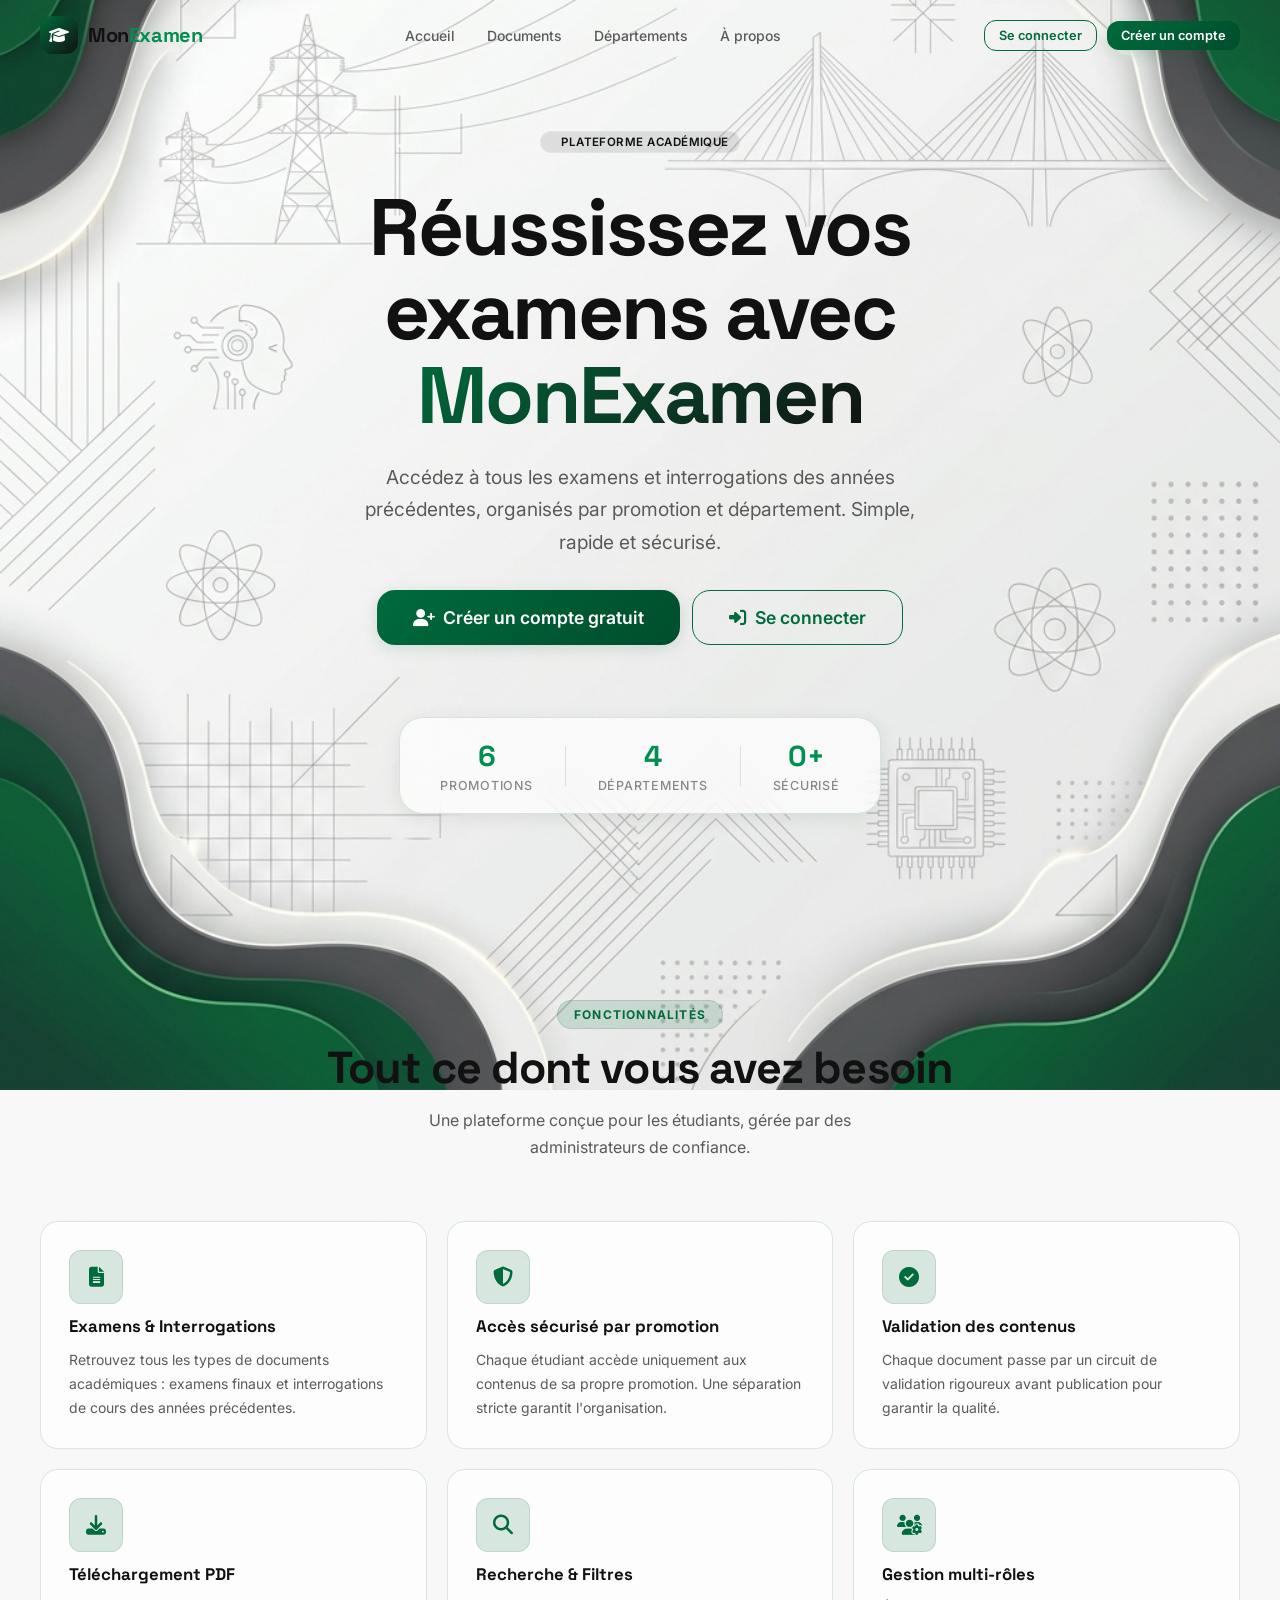
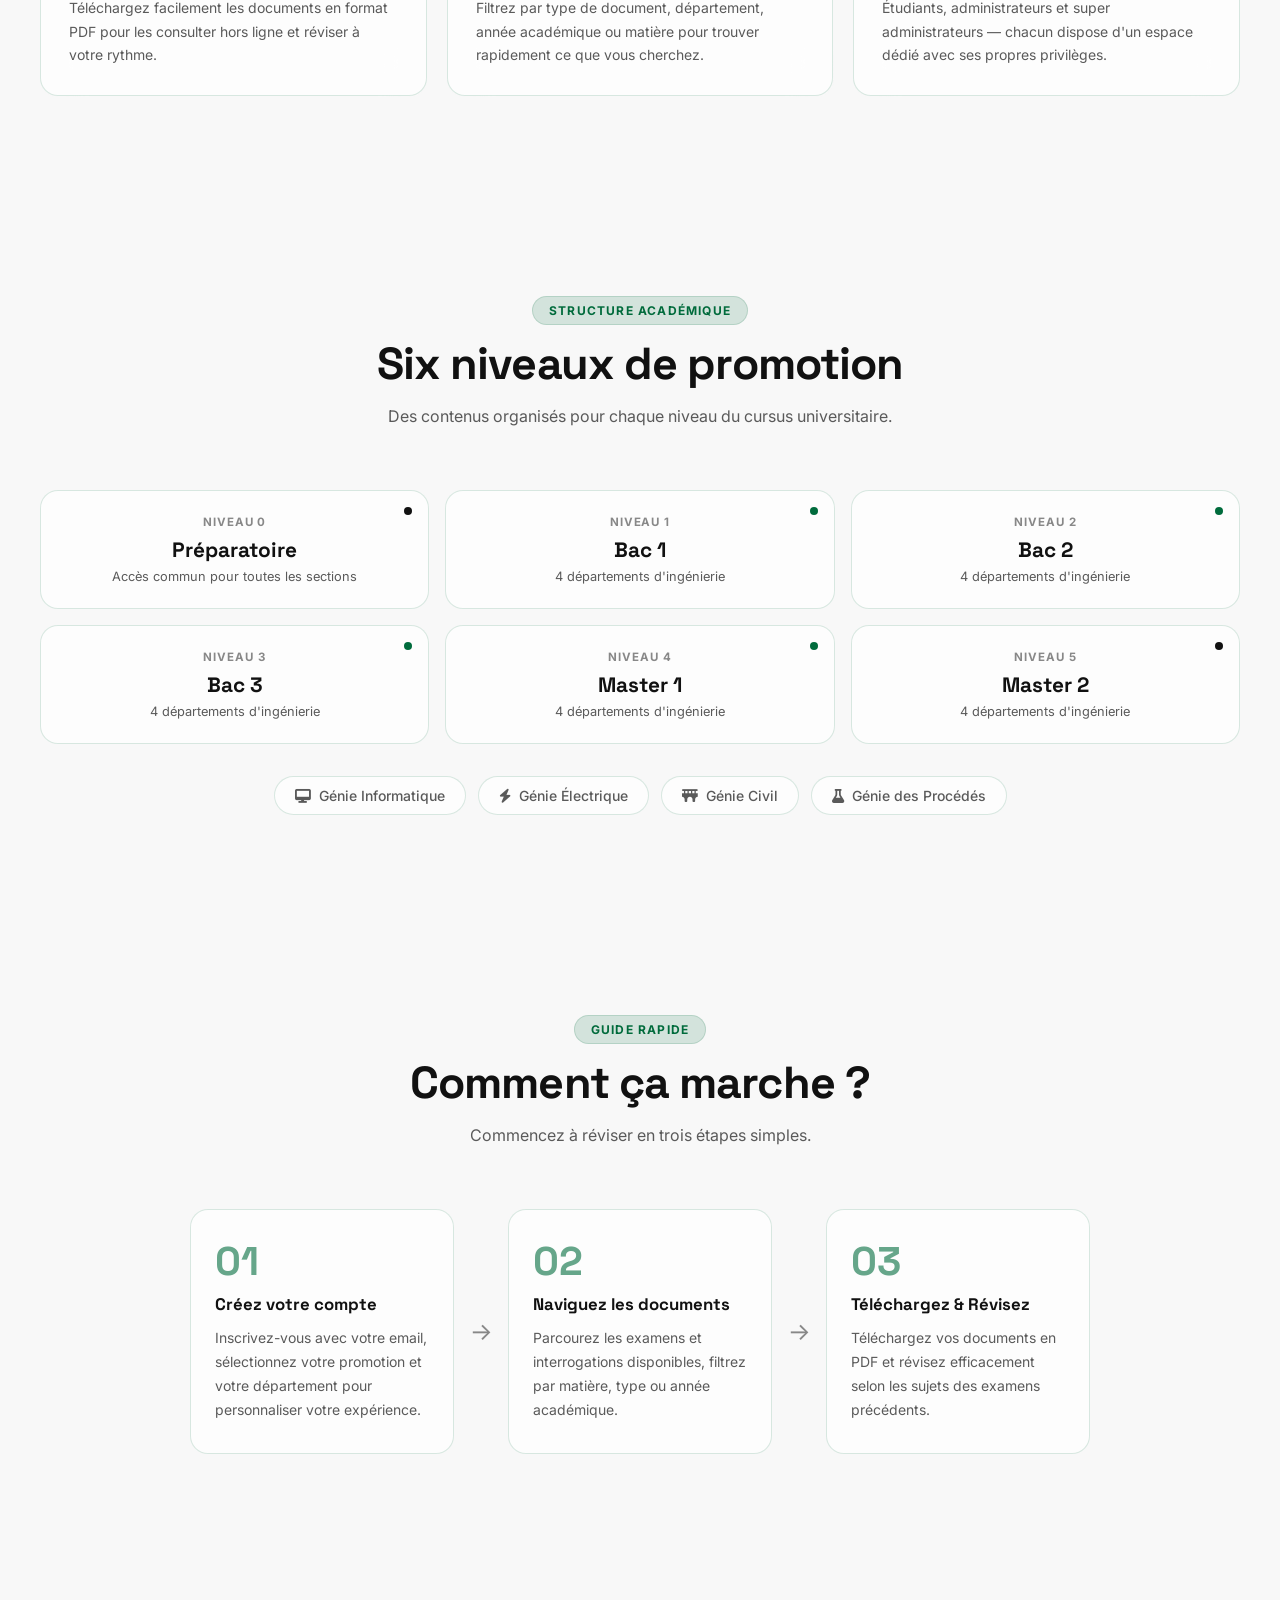
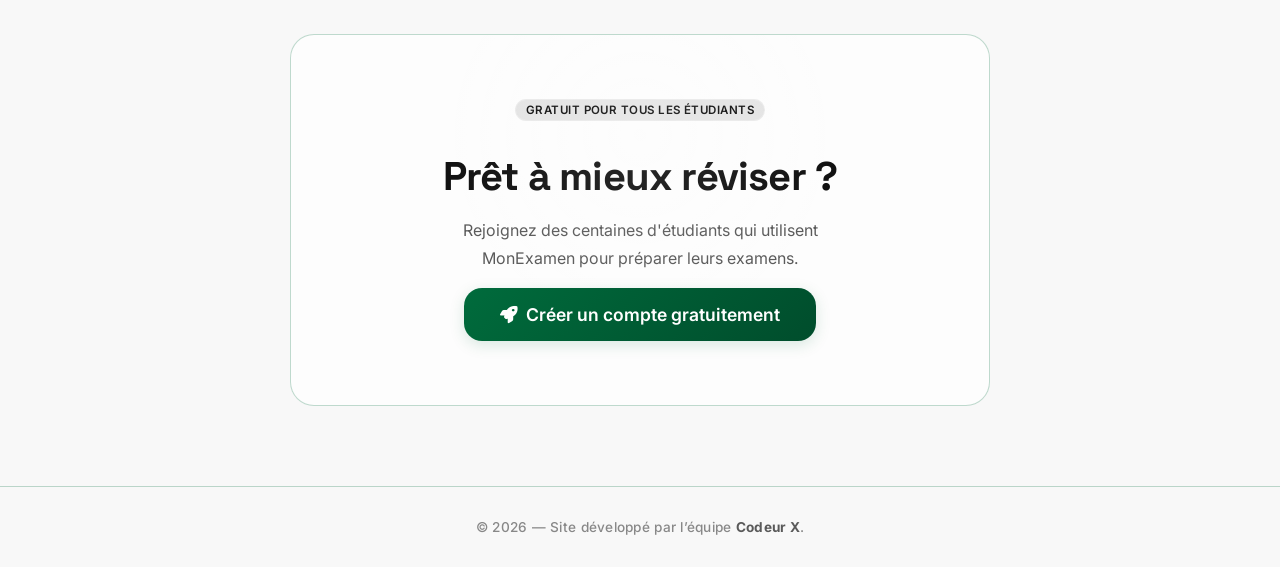
==== commit 1d375af3: "Fix: connexion API frontend→backend sur Render - data.js: détection d'URL robuste (BACKEND_URL injec" ====
--- a/Frontend/index.html
+++ b/Frontend/index.html
@@ -247,6 +247,7 @@
 
   <div id="toast-container"></div>
 
+  <script src="config.js"></script>
   <script src="js/data.js"></script>
   <script src="js/student.js"></script>
   <script>
